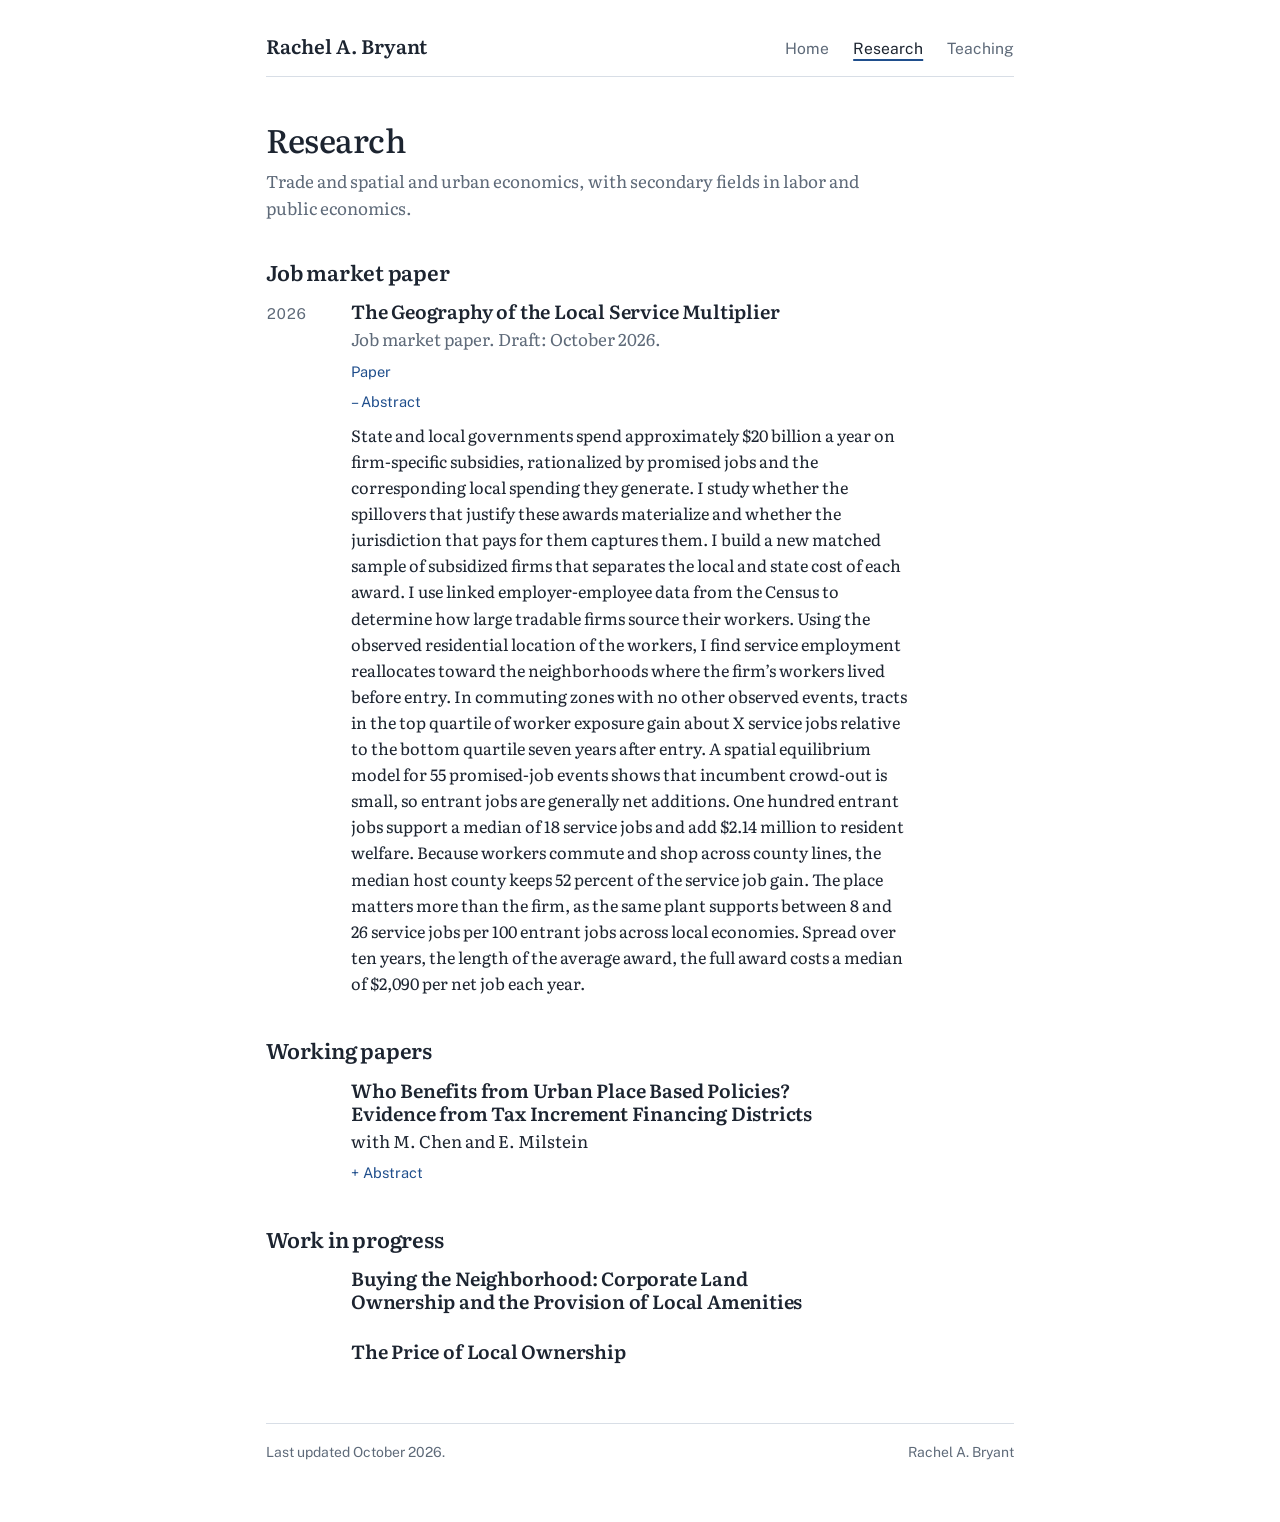
==== research.html @ 8885ea89 "Add files via upload" ====
<!doctype html>
<html lang="en">
<head>
<meta charset="utf-8">
<meta name="viewport" content="width=device-width, initial-scale=1, viewport-fit=cover">
<title>Research – Rachel A. Bryant</title>
<meta name="description" content="Research by Rachel A. Bryant: job market paper, working papers and work in progress on trade and spatial and urban economics.">
<link rel="preconnect" href="https://fonts.googleapis.com">
<link rel="preconnect" href="https://fonts.gstatic.com" crossorigin>
<link rel="stylesheet" href="https://fonts.googleapis.com/css2?family=Literata:ital,opsz,wght@0,7..72,400..700;1,7..72,400..700&family=Public+Sans:wght@400;500;600&display=swap">
<link rel="stylesheet" href="style.css">
</head>
<body>
<div class="page">

<!-- ======================================================================
     RESEARCH PAGE

     Each paper is one <li class="entry"> block. To add a paper, copy a
     block, paste it where it belongs, and edit the text. The parts are:

       <p class="when">      year of the current draft or publication
       <h3>                  title (wrap it in <a href="papers/file.pdf"> once you have a PDF)
       <p class="authors">   coauthors, written "with A and B"
       <p class="venue">     status or citation; journal names in <em>
       <ul class="links">    Paper, Slides, Appendix, Code, SSRN ...
       <details>             the abstract, collapsed until clicked

     Adding a PDF: upload it to the papers/ folder on GitHub, then copy
     this line into the entry, under the venue line, with your file name:

       <ul class="links"><li><a href="papers/bryant_jmp.pdf">Paper</a></li></ul>
     ====================================================================== -->

<header class="site-header">
  <a class="site-name" href="index.html">Rachel A. Bryant</a>
  <nav aria-label="Site">
    <ul class="site-nav">
      <li><a href="index.html">Home</a></li>
      <li><a href="research.html" aria-current="page">Research</a></li>
      <li><a href="teaching.html">Teaching</a></li>
    </ul>
  </nav>
</header>

<main>
  <h1 class="page-title">Research</h1>
  <p class="lede">Trade and spatial and urban economics, with secondary fields in labor and public economics.</p>

  <section id="jmp">
    <h2>Job market paper</h2>
    <ul class="entries">

      <li class="entry">
        <p class="when">2026</p>
        <div>
          <!-- To post a new draft, upload it to the papers folder as Bryant_JMP.pdf (same name) and update the draft date below -->
          <h3><a href="papers/Bryant_JMP.pdf">The Geography of the Local Service Multiplier</a></h3>
          <p class="venue">Job market paper. Draft: October 2026.</p>
          <ul class="links">
            <li><a href="papers/Bryant_JMP.pdf">Paper</a></li>
          </ul>
          <details open>
            <summary>Abstract</summary>
            <!-- EDIT: the "about X service jobs" figure below is still a placeholder in your CV -->
            <p class="abstract">State and local governments spend approximately $20 billion a year on firm-specific subsidies, rationalized by promised jobs and the corresponding local spending they generate. I study whether the spillovers that justify these awards materialize and whether the jurisdiction that pays for them captures them. I build a new matched sample of subsidized firms that separates the local and state cost of each award. I use linked employer-employee data from the Census to determine how large tradable firms source their workers. Using the observed residential location of the workers, I find service employment reallocates toward the neighborhoods where the firm’s workers lived before entry. In commuting zones with no other observed events, tracts in the top quartile of worker exposure gain about X service jobs relative to the bottom quartile seven years after entry. A spatial equilibrium model for 55 promised-job events shows that incumbent crowd-out is small, so entrant jobs are generally net additions. One hundred entrant jobs support a median of 18 service jobs and add $2.14 million to resident welfare. Because workers commute and shop across county lines, the median host county keeps 52 percent of the service job gain. The place matters more than the firm, as the same plant supports between 8 and 26 service jobs per 100 entrant jobs across local economies. Spread over ten years, the length of the average award, the full award costs a median of $2,090 per net job each year.</p>
          </details>
        </div>
      </li>

    </ul>
  </section>

  <section id="working-papers">
    <h2>Working papers</h2>
    <ul class="entries">

      <li class="entry">
        <!-- EDIT: add the year of the current draft, e.g. 2026 -->
        <p class="when" aria-hidden="true"></p>
        <div>
          <h3>Who Benefits from Urban Place Based Policies? Evidence from Tax Increment Financing Districts</h3>
          <!-- EDIT: full names of your coauthors, if you prefer them to initials -->
          <p class="authors">with M. Chen and E. Milstein</p>
          <details>
            <summary>Abstract</summary>
            <p class="abstract">We build the first comprehensive national evaluation of tax increment financing (TIF), a widely used but contested urban place-based policy in which cities freeze a district’s assessed property value and divert incremental tax revenue into local development rather than general public services. Existing evidence is fragmented across single-city studies and narrow outcomes, leaving open whether TIFs generate new economic activity or merely relocate it, and who ultimately captures the gains. We assemble a new harmonized geospatial database of TIF districts covering the 100 largest U.S. cities and link it to CoreLogic data, public data, and Census microdata on the universe of firms and workers. Using staggered and stacked event-study designs around district adoption, we estimate effects on employment, residential property values, and service activity. We find meager employment growth within districts, but residential property valuation gains when projects support local amenities.</p>
          </details>
        </div>
      </li>

    </ul>
  </section>

  <section id="in-progress">
    <h2>Work in progress</h2>
    <ul class="entries">

      <li class="entry">
        <p class="when" aria-hidden="true"></p>
        <div>
          <h3>Buying the Neighborhood: Corporate Land Ownership and the Provision of Local Amenities</h3>
        </div>
      </li>

      <li class="entry">
        <p class="when" aria-hidden="true"></p>
        <div>
          <h3>The Price of Local Ownership</h3>
        </div>
      </li>

    </ul>
  </section>

</main>

<footer class="site-footer">
  <p>Last updated October 2026.</p>
  <p>Rachel A. Bryant</p>
</footer>

</div>
</body>
</html>
---- style.css ----
/* ==========================================================================
   Style sheet for an academic economist's personal site.

   Layout: one centred reading column. On the research and teaching pages,
   a narrow rail to the left of each entry carries the year or term, the way
   the margin of a CV does. Everything else is left-aligned and quiet.

   To change the look, edit the values in :root below. Nothing else needs
   touching unless you want to.
   ========================================================================== */

:root {
  /* Colour */
  --paper:  #ffffff;   /* page background */
  --ink:    #1c2430;   /* body text */
  --muted:  #5e6a79;   /* dates, venues, navigation */
  --rule:   #d8dee6;   /* hairlines */
  --accent: #1f4e8c;   /* links */

  /* Type */
  --serif: "Literata", "Iowan Old Style", "Palatino Linotype", Georgia, serif;
  --sans:  "Public Sans", "Helvetica Neue", Arial, sans-serif;

  /* Measure */
  --column: 44rem;
  --gutter: 16px;
}

/* Dark mode follows the reader's system setting. */
@media (prefers-color-scheme: dark) {
  :root:not([data-theme="light"]) {
    --paper:  #121922;
    --ink:    #e3e8ef;
    --muted:  #98a4b4;
    --rule:   #2a3544;
    --accent: #8db6ec;
    color-scheme: dark;
  }
}
:root[data-theme="dark"] {
  --paper:  #121922;
  --ink:    #e3e8ef;
  --muted:  #98a4b4;
  --rule:   #2a3544;
  --accent: #8db6ec;
  color-scheme: dark;
}

/* --------------------------------------------------------------------------
   Base
   -------------------------------------------------------------------------- */

html {
  font-size: 106.25%;             /* 17px */
  -webkit-text-size-adjust: 100%;
}
@media (max-width: 40rem) {
  html { font-size: 100%; }       /* 16px on phones */
}

body {
  margin: 0;
  background: var(--paper);
  color: var(--ink);
  font-family: var(--serif);
  font-optical-sizing: auto;
  line-height: 1.6;
  padding-left:  max(var(--gutter), env(safe-area-inset-left, 0px));
  padding-right: max(var(--gutter), env(safe-area-inset-right, 0px));
}

.page {
  max-width: var(--column);
  margin: 0 auto;
  padding-block: 1.75rem 3.5rem;
}

a {
  color: var(--accent);
  text-decoration-thickness: 1px;
  text-underline-offset: 0.18em;
}
a:hover { text-decoration-thickness: 2px; }
a:focus-visible,
summary:focus-visible {
  outline: 2px solid var(--accent);
  outline-offset: 2px;
  border-radius: 2px;
}

img { max-width: 100%; height: auto; }

h1, h2, h3 {
  line-height: 1.2;
  letter-spacing: -0.01em;
  text-wrap: balance;
}
h2 {
  font-size: 1.25rem;
  font-weight: 600;
  margin: 2.5rem 0 0.9rem;
}
.lede + section > h2 { margin-top: 0; }   /* first section sits right under the intro line */
p { margin: 0 0 1em; }
p:last-child { margin-bottom: 0; }

/* --------------------------------------------------------------------------
   Header and navigation
   -------------------------------------------------------------------------- */

.site-header {
  display: flex;
  flex-wrap: wrap;
  align-items: baseline;
  justify-content: space-between;
  gap: 0.5rem 1.5rem;
  padding-bottom: 0.9rem;
  border-bottom: 1px solid var(--rule);
  margin-bottom: 2.5rem;
}
/* The home page carries the name in its heading, so its header is nav only. */
.site-header.home {
  justify-content: flex-end;
  border-bottom: 0;
  padding-bottom: 0;
  margin-bottom: 1.75rem;
}

.site-name {
  font-size: 1.15rem;
  font-weight: 600;
  color: var(--ink);
  text-decoration: none;
}
.site-name:hover { text-decoration: underline; }

.site-nav {
  display: flex;
  flex-wrap: wrap;
  gap: 0.25rem 1.4rem;
  margin: 0;
  padding: 0;
  list-style: none;
  font-family: var(--sans);
  font-size: 0.92rem;
}
.site-nav a {
  color: var(--muted);
  text-decoration: none;
}
.site-nav a:hover { color: var(--ink); }
.site-nav a[aria-current="page"] {
  color: var(--ink);
  text-decoration: underline;
  text-decoration-color: var(--accent);
  text-decoration-thickness: 2px;
  text-underline-offset: 0.35em;
}

/* --------------------------------------------------------------------------
   Home page
   -------------------------------------------------------------------------- */

.intro {
  display: grid;
  grid-template-columns: 11rem minmax(0, 1fr);
  gap: 1.5rem 2.5rem;
  align-items: start;
}

.portrait img {
  display: block;
  width: 100%;
  aspect-ratio: 1 / 1;
  object-fit: cover;
  border-radius: 3px;
}

.profile-links {
  list-style: none;
  margin: 1rem 0 0;
  padding: 0;
  font-family: var(--sans);
  font-size: 0.9rem;
  line-height: 1.9;
}
.profile-links a { text-decoration: none; }
.profile-links a:hover { text-decoration: underline; }

.intro h1 {
  font-size: 2.5rem;
  font-weight: 500;
  letter-spacing: -0.02em;
  margin: 0 0 0.3rem;
}
.role {
  color: var(--muted);
  font-size: 1.05rem;
  margin: 0 0 1.5rem;
}

.plain-list {
  list-style: none;
  margin: 0;
  padding: 0;
}
.plain-list li { margin-bottom: 0.35rem; }

.contact {
  display: grid;
  grid-template-columns: max-content minmax(0, 1fr);
  gap: 0.3rem 1.25rem;
  margin: 0;
}
.contact dt { color: var(--muted); }
.contact dd { margin: 0; }

@media (max-width: 40rem) {
  .intro { grid-template-columns: 1fr; }
  .portrait img { width: 9.5rem; }
  .profile-links {
    display: flex;
    flex-wrap: wrap;
    gap: 0 1.2rem;
    line-height: 1.7;
  }
  .intro h1 { font-size: 2.1rem; }
  .contact { grid-template-columns: 1fr; gap: 0.1rem; }
  .contact dd { margin-bottom: 0.6rem; }
}

/* --------------------------------------------------------------------------
   Research and teaching pages
   -------------------------------------------------------------------------- */

.page-title {
  font-size: 1.9rem;
  font-weight: 500;
  letter-spacing: -0.015em;
  margin: 0 0 0.5rem;
}
.lede {
  color: var(--muted);
  max-width: 60ch;
  margin: 0 0 2.25rem;
}

.entries {
  --rail: 4rem;                   /* width of the year column */
  display: grid;
  gap: 1.6rem;
  margin: 0;
  padding: 0;
  list-style: none;
}
.entries.terms { --rail: 7rem; }  /* wider column for "Spring 2025" */

.entry {
  display: grid;
  grid-template-columns: var(--rail) minmax(0, 1fr);
  column-gap: 1rem;
  align-items: baseline;
}

.when {
  font-family: var(--sans);
  font-size: 0.88rem;
  color: var(--muted);
  font-variant-numeric: tabular-nums;
  margin: 0;
}

.entry h3 {
  font-size: 1.12rem;
  font-weight: 600;
  margin: 0;
}
.entry h3 a { color: inherit; text-decoration: none; }
.entry h3 a:hover { text-decoration: underline; }

.authors { margin: 0.1rem 0 0; }
.venue {
  color: var(--muted);
  margin: 0.1rem 0 0;
}

.links {
  display: flex;
  flex-wrap: wrap;
  gap: 0.2rem 1.1rem;
  margin: 0.45rem 0 0;
  padding: 0;
  list-style: none;
  font-family: var(--sans);
  font-size: 0.86rem;
}
.links a { text-decoration: none; }
.links a:hover { text-decoration: underline; }

.entry details { margin-top: 0.4rem; }
.entry summary {
  cursor: pointer;
  width: max-content;
  font-family: var(--sans);
  font-size: 0.86rem;
  color: var(--accent);
  list-style: none;
}
.entry summary::-webkit-details-marker { display: none; }
.entry summary::before { content: "+ "; }
.entry details[open] summary::before { content: "\2013  "; }

.abstract {
  max-width: 62ch;
  font-size: 0.96rem;
  margin: 0.5rem 0 0;
}
.jel {
  font-family: var(--sans);
  font-size: 0.82rem;
  color: var(--muted);
  margin: 0.4rem 0 0;
}

@media (max-width: 40rem) {
  .entry {
    grid-template-columns: 1fr;
    row-gap: 0.1rem;
  }
}

/* --------------------------------------------------------------------------
   Footer
   -------------------------------------------------------------------------- */

.site-footer {
  display: flex;
  flex-wrap: wrap;
  justify-content: space-between;
  gap: 0.5rem 1rem;
  margin-top: 3.5rem;
  padding-top: 1rem;
  border-top: 1px solid var(--rule);
  font-family: var(--sans);
  font-size: 0.82rem;
  color: var(--muted);
}
.site-footer p { margin: 0; }
.site-footer a { color: inherit; }
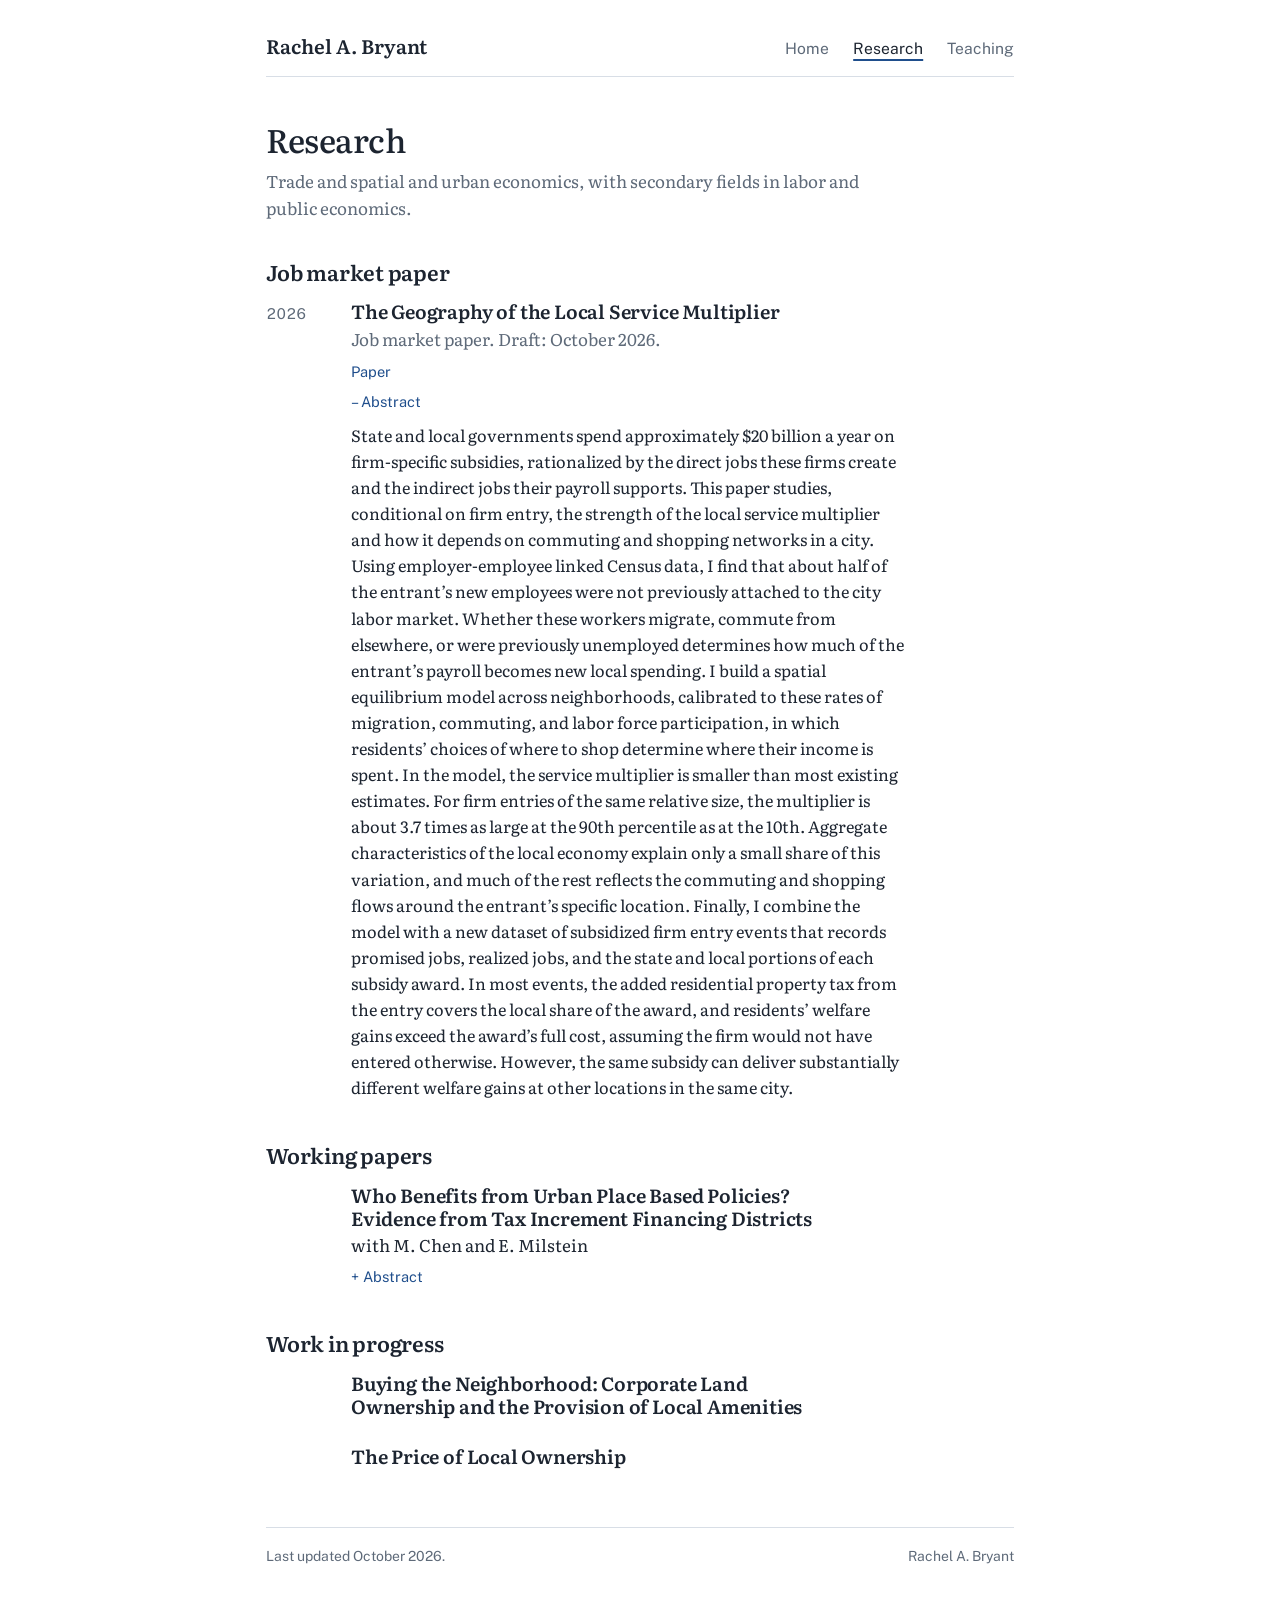
==== commit 9aa09438: "Revise abstract in research.html for clarity and detail Updated the abstract to reflect new findings" ====
--- a/research.html
+++ b/research.html
@@ -63,7 +63,7 @@
           <details open>
             <summary>Abstract</summary>
             <!-- EDIT: the "about X service jobs" figure below is still a placeholder in your CV -->
-            <p class="abstract">State and local governments spend approximately $20 billion a year on firm-specific subsidies, rationalized by promised jobs and the corresponding local spending they generate. I study whether the spillovers that justify these awards materialize and whether the jurisdiction that pays for them captures them. I build a new matched sample of subsidized firms that separates the local and state cost of each award. I use linked employer-employee data from the Census to determine how large tradable firms source their workers. Using the observed residential location of the workers, I find service employment reallocates toward the neighborhoods where the firm’s workers lived before entry. In commuting zones with no other observed events, tracts in the top quartile of worker exposure gain about X service jobs relative to the bottom quartile seven years after entry. A spatial equilibrium model for 55 promised-job events shows that incumbent crowd-out is small, so entrant jobs are generally net additions. One hundred entrant jobs support a median of 18 service jobs and add $2.14 million to resident welfare. Because workers commute and shop across county lines, the median host county keeps 52 percent of the service job gain. The place matters more than the firm, as the same plant supports between 8 and 26 service jobs per 100 entrant jobs across local economies. Spread over ten years, the length of the average award, the full award costs a median of $2,090 per net job each year.</p>
+            <p class="abstract">State and local governments spend approximately $20 billion a year on firm-specific subsidies, rationalized by the direct jobs these firms create and the indirect jobs their payroll supports. This paper studies, conditional on firm entry, the strength of the local service multiplier and how it depends on commuting and shopping networks in a city. Using employer-employee linked Census data, I find that about half of the entrant’s new employees were not previously attached to the city labor market. Whether these workers migrate, commute from elsewhere, or were previously unemployed determines how much of the entrant’s payroll becomes new local spending. I build a spatial equilibrium model across neighborhoods, calibrated to these rates of migration, commuting, and labor force participation, in which residents’ choices of where to shop determine where their income is spent. In the model, the service multiplier is smaller than most existing estimates. For firm entries of the same relative size, the multiplier is about 3.7 times as large at the 90th percentile as at the 10th. Aggregate characteristics of the local economy explain only a small share of this variation, and much of the rest reflects the commuting and shopping flows around the entrant’s specific location. Finally, I combine the model with a new dataset of subsidized firm entry events that records promised jobs, realized jobs, and the state and local portions of each subsidy award. In most events, the added residential property tax from the entry covers the local share of the award, and residents’ welfare gains exceed the award’s full cost, assuming the firm would not have entered otherwise. However, the same subsidy can deliver substantially different welfare gains at other locations in the same city.</p>
           </details>
         </div>
       </li>
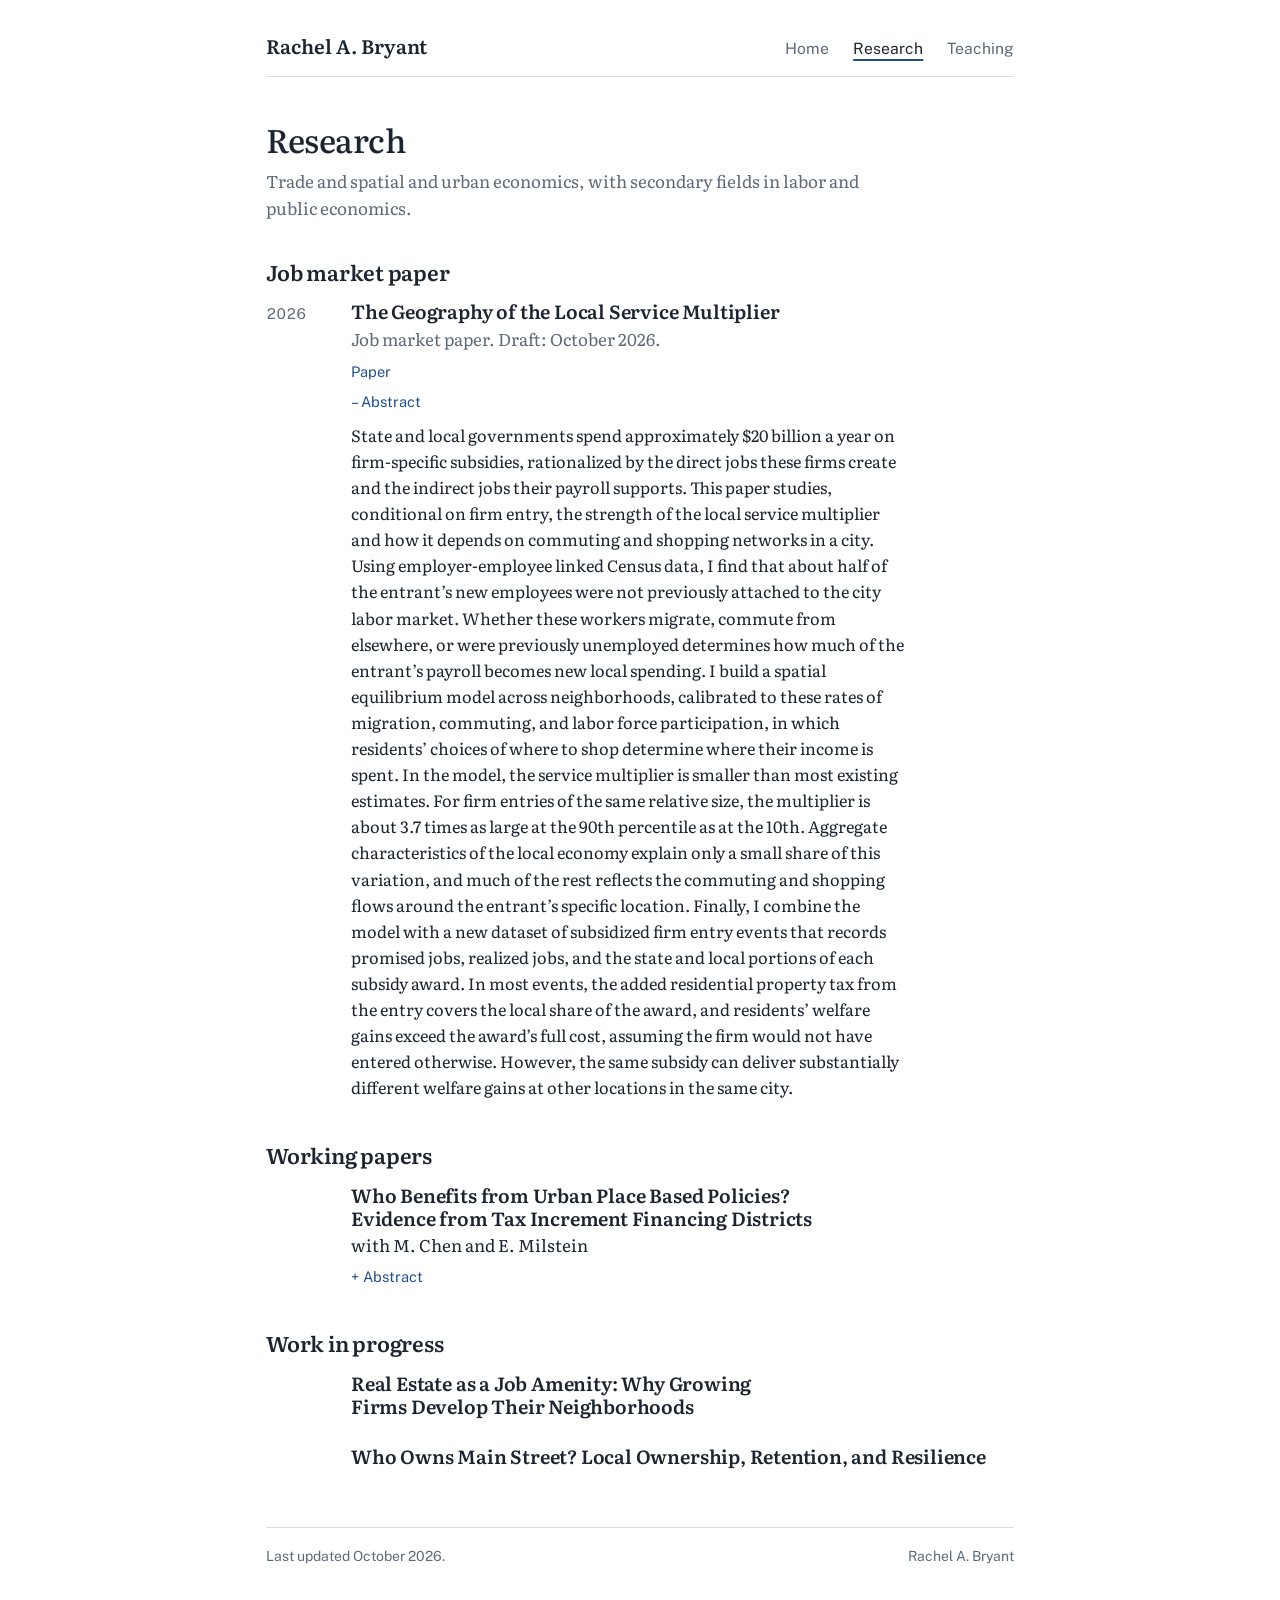
==== commit 2c12cabc: "Update research article titles in research.html" ====
--- a/research.html
+++ b/research.html
@@ -99,14 +99,14 @@
       <li class="entry">
         <p class="when" aria-hidden="true"></p>
         <div>
-          <h3>Buying the Neighborhood: Corporate Land Ownership and the Provision of Local Amenities</h3>
+          <h3>Real Estate as a Job Amenity: Why Growing Firms Develop Their Neighborhoods</h3>
         </div>
       </li>
 
       <li class="entry">
         <p class="when" aria-hidden="true"></p>
         <div>
-          <h3>The Price of Local Ownership</h3>
+          <h3>Who Owns Main Street? Local Ownership, Retention, and Resilience</h3>
         </div>
       </li>
 
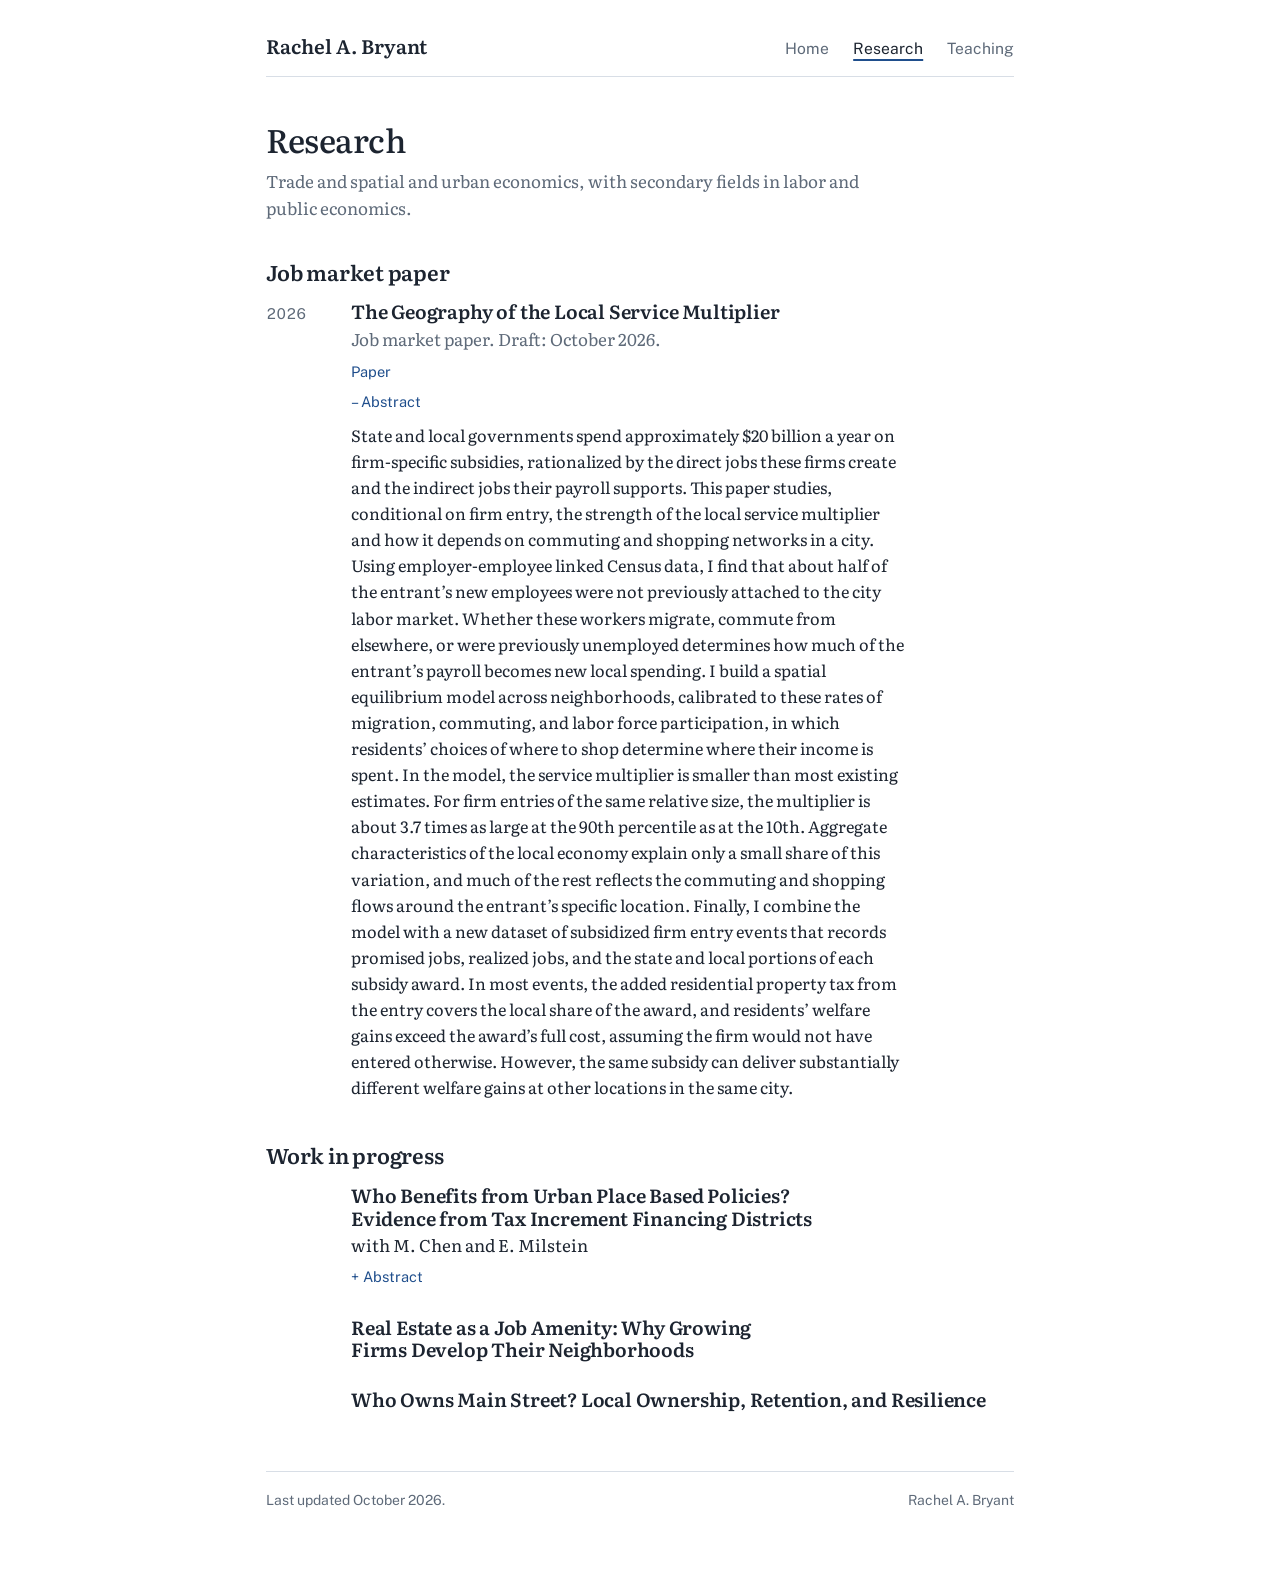
==== commit f336e398: "Rename 'Working papers' to 'Work in progress' Updated section titles and structure for clarity." ====
--- a/research.html
+++ b/research.html
@@ -71,11 +71,11 @@
     </ul>
   </section>
 
-  <section id="working-papers">
-    <h2>Working papers</h2>
+  <section id="in-progress">
+    <h2>Work in progress</h2>
     <ul class="entries">
 
-      <li class="entry">
+     <li class="entry">
         <!-- EDIT: add the year of the current draft, e.g. 2026 -->
         <p class="when" aria-hidden="true"></p>
         <div>
@@ -88,13 +88,6 @@
           </details>
         </div>
       </li>
-
-    </ul>
-  </section>
-
-  <section id="in-progress">
-    <h2>Work in progress</h2>
-    <ul class="entries">
 
       <li class="entry">
         <p class="when" aria-hidden="true"></p>
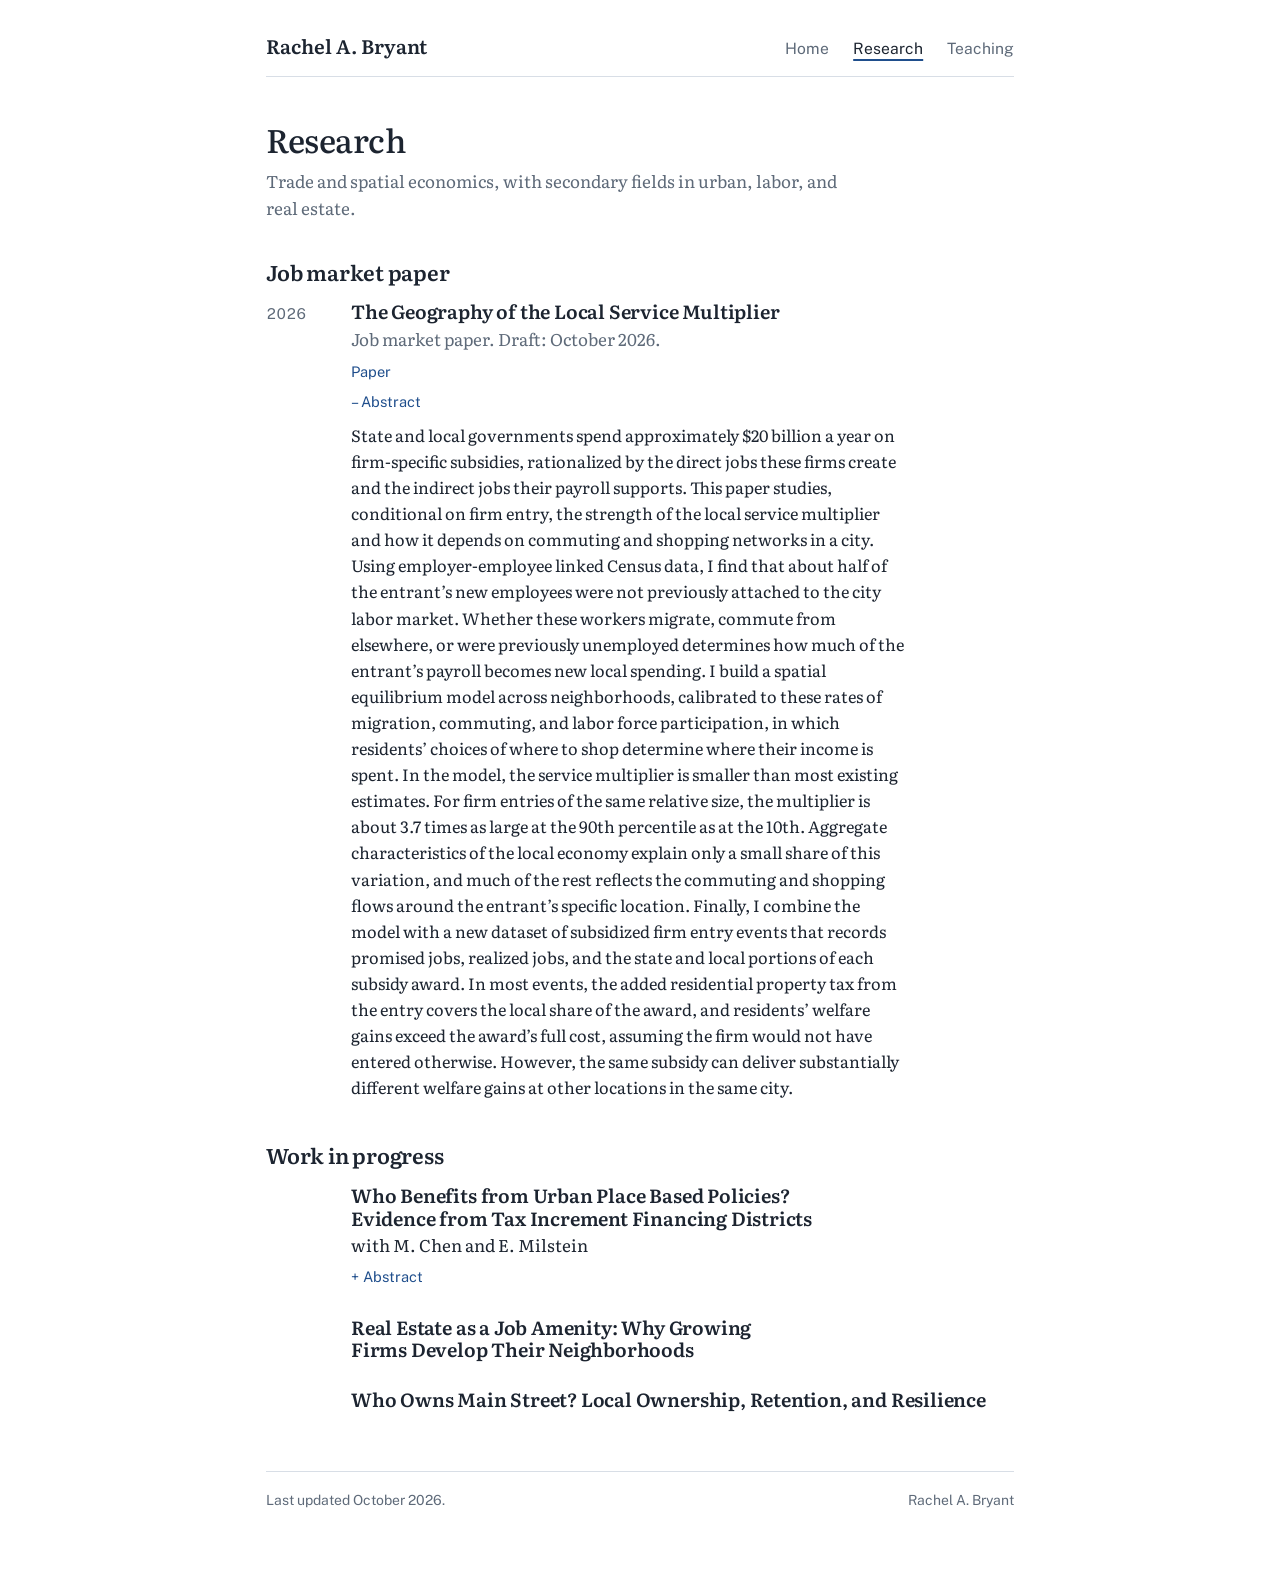
==== commit 21a7c037: "Update research description for clarity" ====
--- a/research.html
+++ b/research.html
@@ -45,7 +45,7 @@
 
 <main>
   <h1 class="page-title">Research</h1>
-  <p class="lede">Trade and spatial and urban economics, with secondary fields in labor and public economics.</p>
+  <p class="lede">Trade and spatial economics, with secondary fields in urban, labor, and real estate.</p>
 
   <section id="jmp">
     <h2>Job market paper</h2>
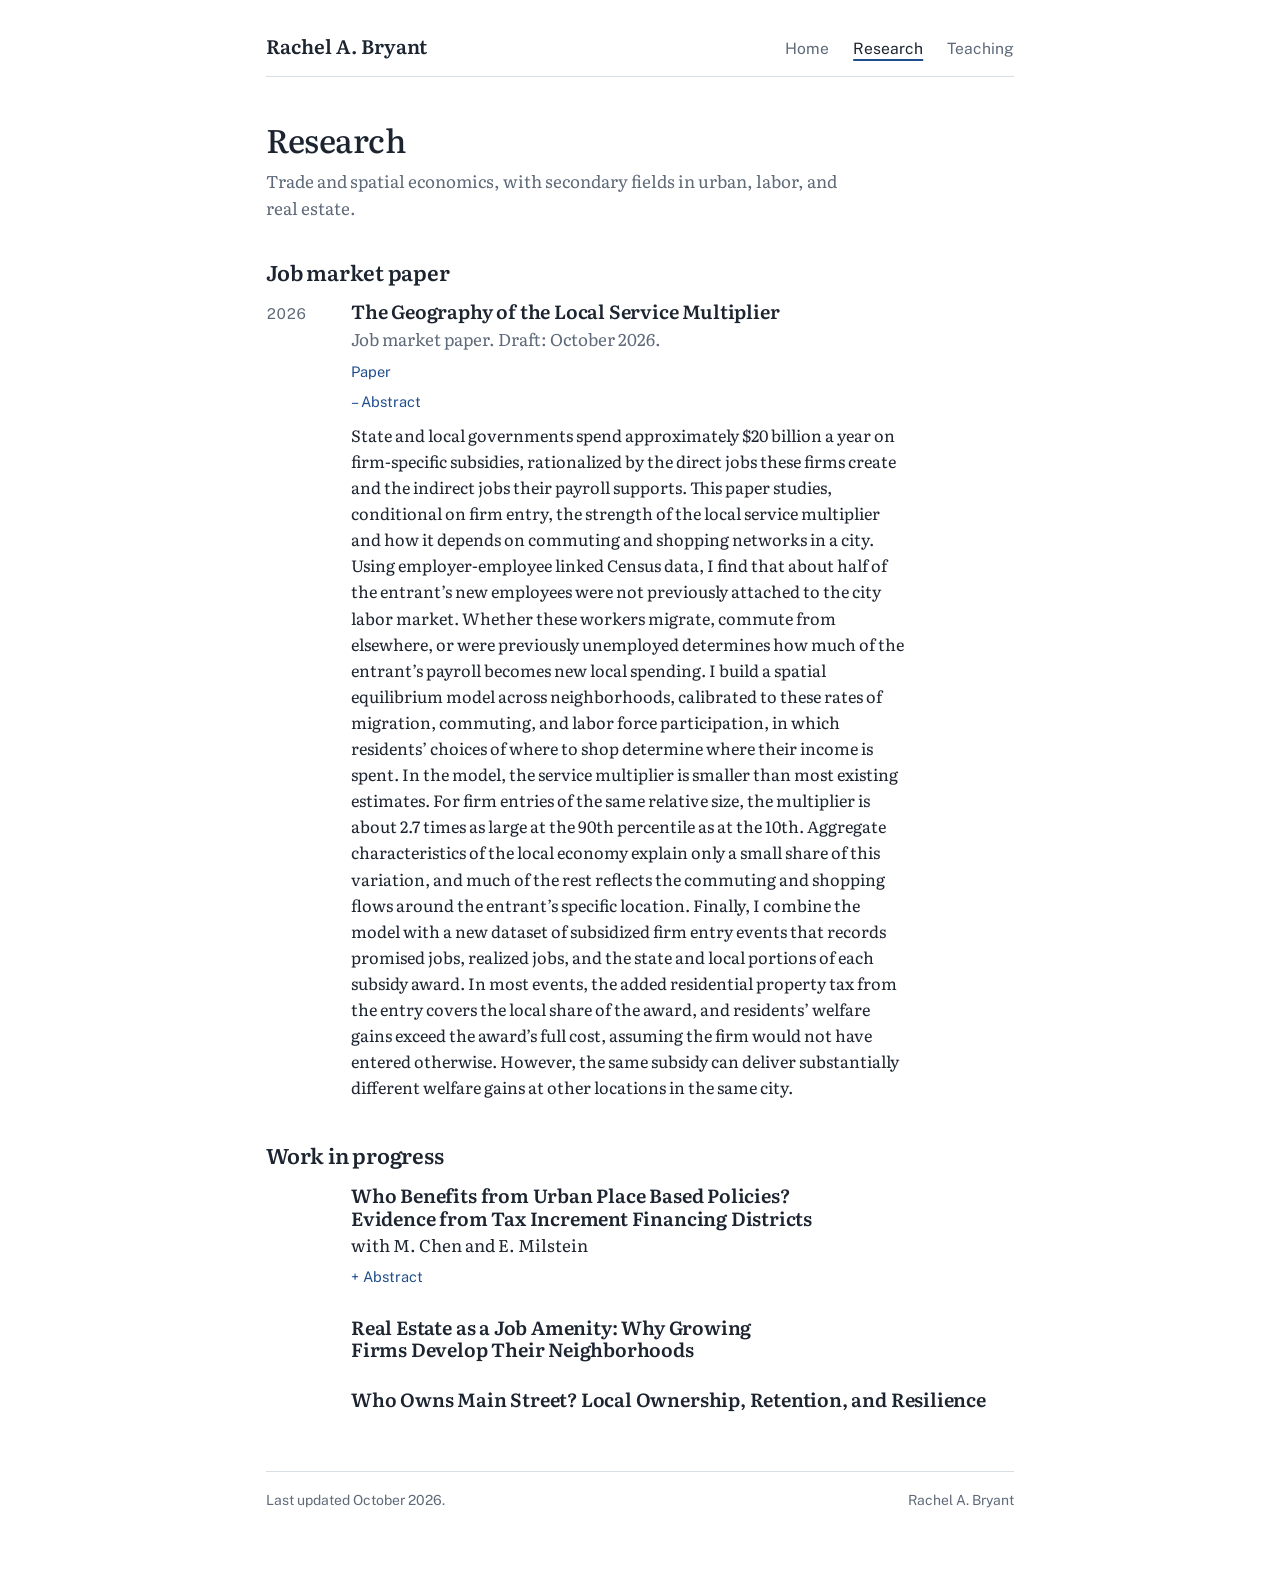
==== commit 9db406b0: "Revise abstract with updated service multiplier data Updated the abstract section to reflect new fin" ====
--- a/research.html
+++ b/research.html
@@ -63,7 +63,7 @@
           <details open>
             <summary>Abstract</summary>
             <!-- EDIT: the "about X service jobs" figure below is still a placeholder in your CV -->
-            <p class="abstract">State and local governments spend approximately $20 billion a year on firm-specific subsidies, rationalized by the direct jobs these firms create and the indirect jobs their payroll supports. This paper studies, conditional on firm entry, the strength of the local service multiplier and how it depends on commuting and shopping networks in a city. Using employer-employee linked Census data, I find that about half of the entrant’s new employees were not previously attached to the city labor market. Whether these workers migrate, commute from elsewhere, or were previously unemployed determines how much of the entrant’s payroll becomes new local spending. I build a spatial equilibrium model across neighborhoods, calibrated to these rates of migration, commuting, and labor force participation, in which residents’ choices of where to shop determine where their income is spent. In the model, the service multiplier is smaller than most existing estimates. For firm entries of the same relative size, the multiplier is about 3.7 times as large at the 90th percentile as at the 10th. Aggregate characteristics of the local economy explain only a small share of this variation, and much of the rest reflects the commuting and shopping flows around the entrant’s specific location. Finally, I combine the model with a new dataset of subsidized firm entry events that records promised jobs, realized jobs, and the state and local portions of each subsidy award. In most events, the added residential property tax from the entry covers the local share of the award, and residents’ welfare gains exceed the award’s full cost, assuming the firm would not have entered otherwise. However, the same subsidy can deliver substantially different welfare gains at other locations in the same city.</p>
+            <p class="abstract">State and local governments spend approximately $20 billion a year on firm-specific subsidies, rationalized by the direct jobs these firms create and the indirect jobs their payroll supports. This paper studies, conditional on firm entry, the strength of the local service multiplier and how it depends on commuting and shopping networks in a city. Using employer-employee linked Census data, I find that about half of the entrant’s new employees were not previously attached to the city labor market. Whether these workers migrate, commute from elsewhere, or were previously unemployed determines how much of the entrant’s payroll becomes new local spending. I build a spatial equilibrium model across neighborhoods, calibrated to these rates of migration, commuting, and labor force participation, in which residents’ choices of where to shop determine where their income is spent. In the model, the service multiplier is smaller than most existing estimates. For firm entries of the same relative size, the multiplier is about 2.7 times as large at the 90th percentile as at the 10th. Aggregate characteristics of the local economy explain only a small share of this variation, and much of the rest reflects the commuting and shopping flows around the entrant’s specific location. Finally, I combine the model with a new dataset of subsidized firm entry events that records promised jobs, realized jobs, and the state and local portions of each subsidy award. In most events, the added residential property tax from the entry covers the local share of the award, and residents’ welfare gains exceed the award’s full cost, assuming the firm would not have entered otherwise. However, the same subsidy can deliver substantially different welfare gains at other locations in the same city.</p>
           </details>
         </div>
       </li>
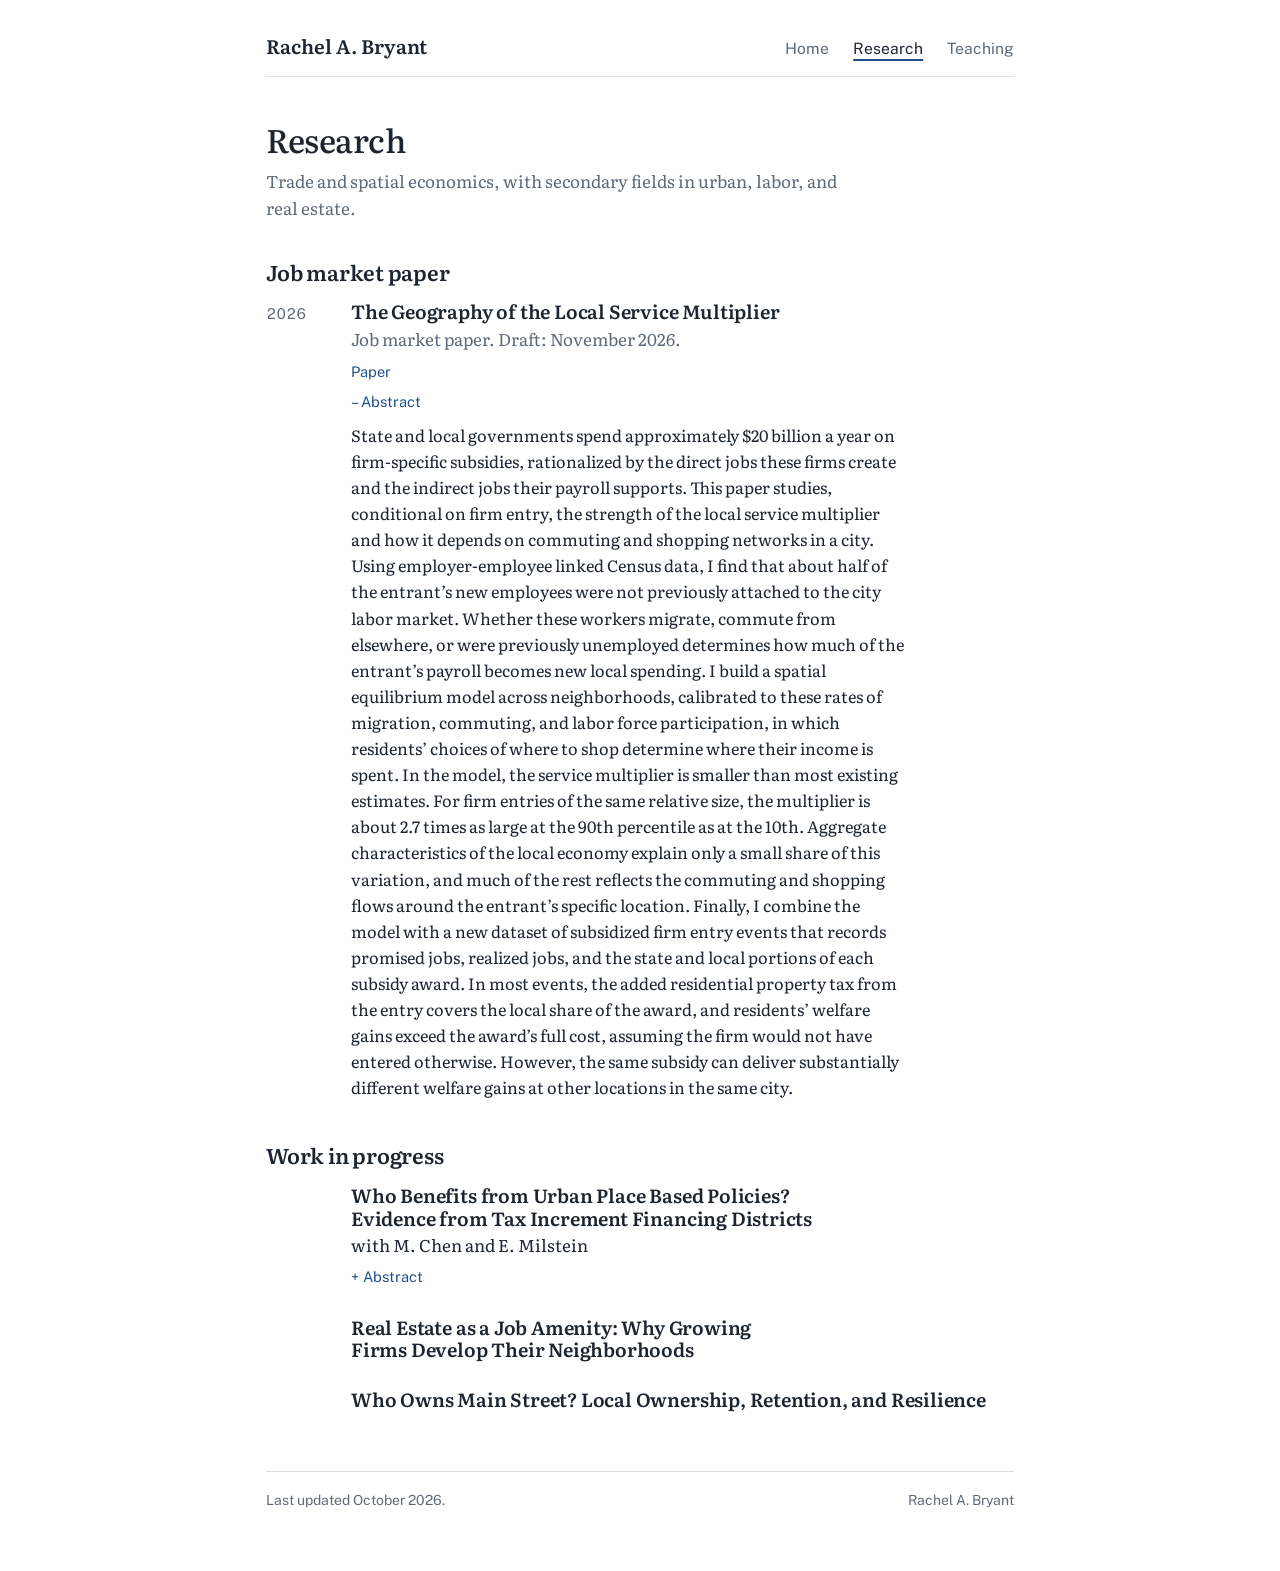
==== commit a0c17866: "Update draft date for job market paper" ====
--- a/research.html
+++ b/research.html
@@ -56,7 +56,7 @@
         <div>
           <!-- To post a new draft, upload it to the papers folder as Bryant_JMP.pdf (same name) and update the draft date below -->
           <h3><a href="papers/Bryant_JMP.pdf">The Geography of the Local Service Multiplier</a></h3>
-          <p class="venue">Job market paper. Draft: October 2026.</p>
+          <p class="venue">Job market paper. Draft: November 2026.</p>
           <ul class="links">
             <li><a href="papers/Bryant_JMP.pdf">Paper</a></li>
           </ul>
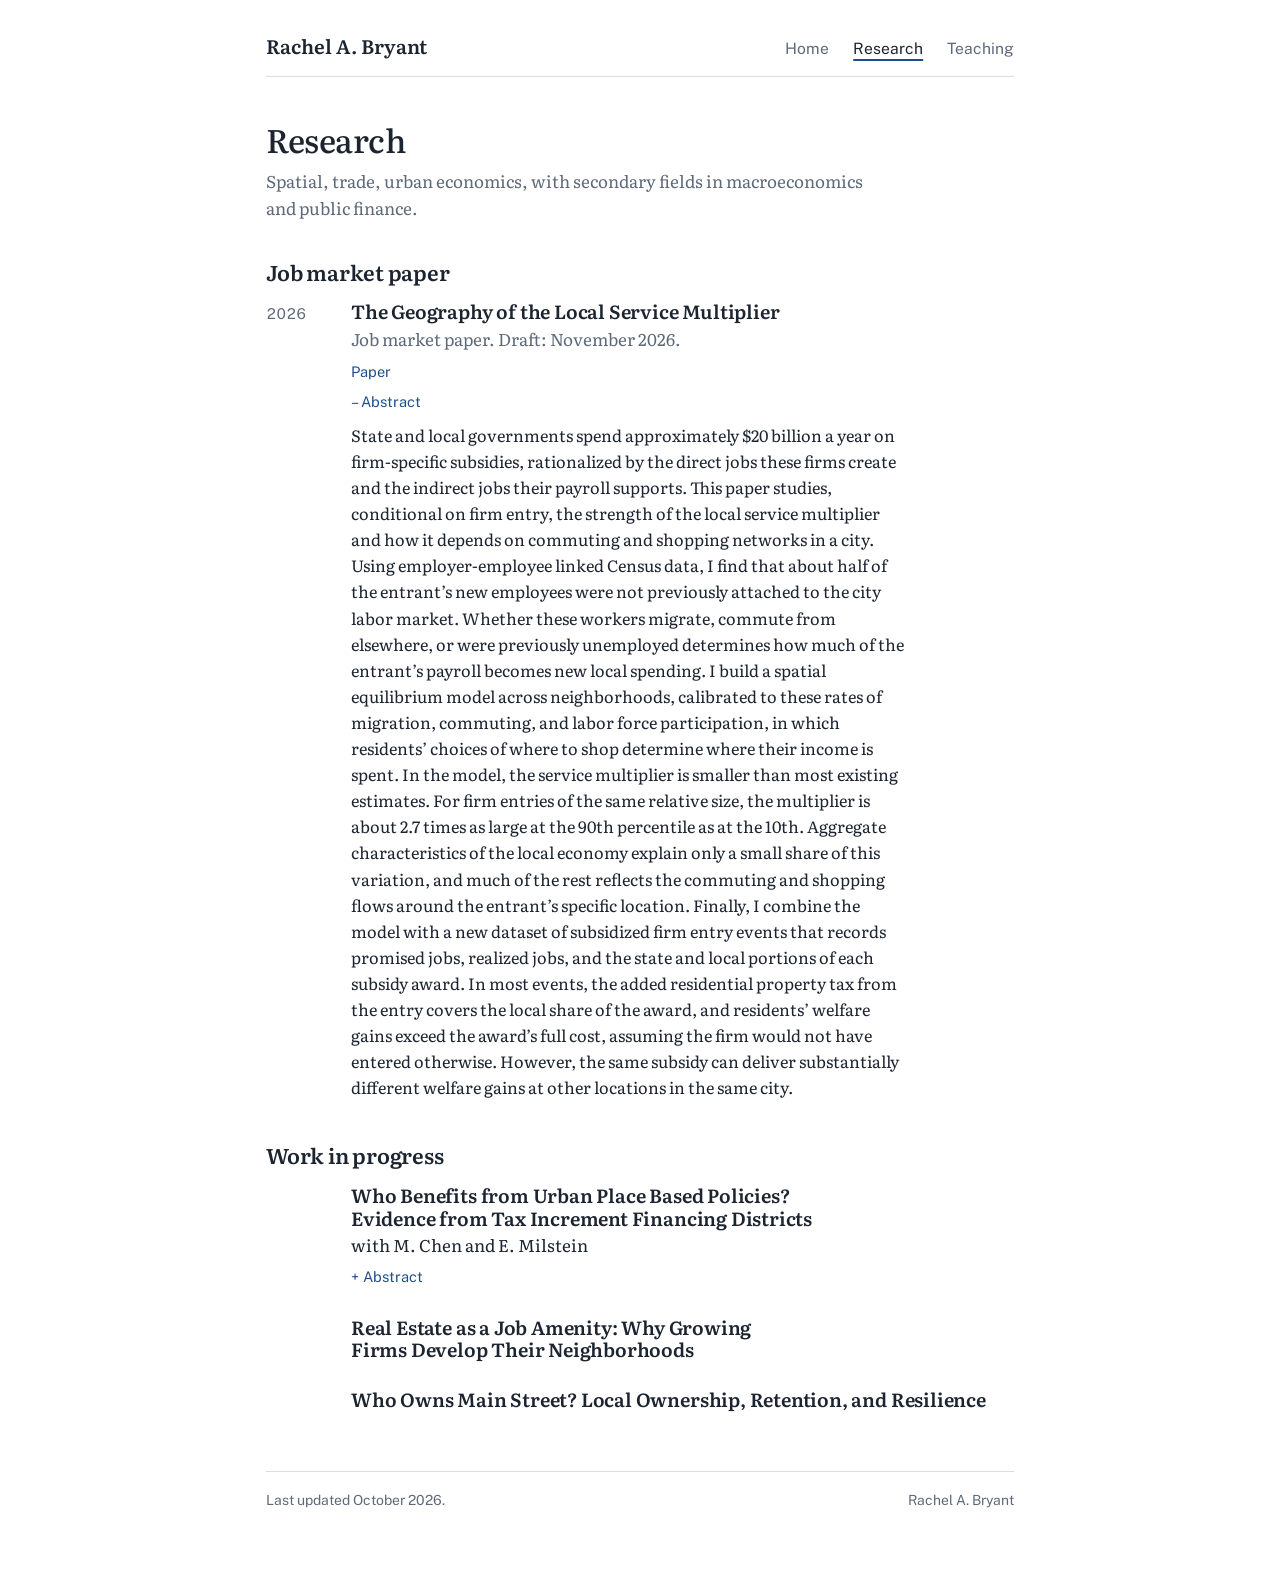
==== commit c3a37d7b: "Update research description in research.html" ====
--- a/research.html
+++ b/research.html
@@ -45,7 +45,7 @@
 
 <main>
   <h1 class="page-title">Research</h1>
-  <p class="lede">Trade and spatial economics, with secondary fields in urban, labor, and real estate.</p>
+  <p class="lede">Spatial, trade, urban economics, with secondary fields in macroeconomics and public finance.</p>
 
   <section id="jmp">
     <h2>Job market paper</h2>
